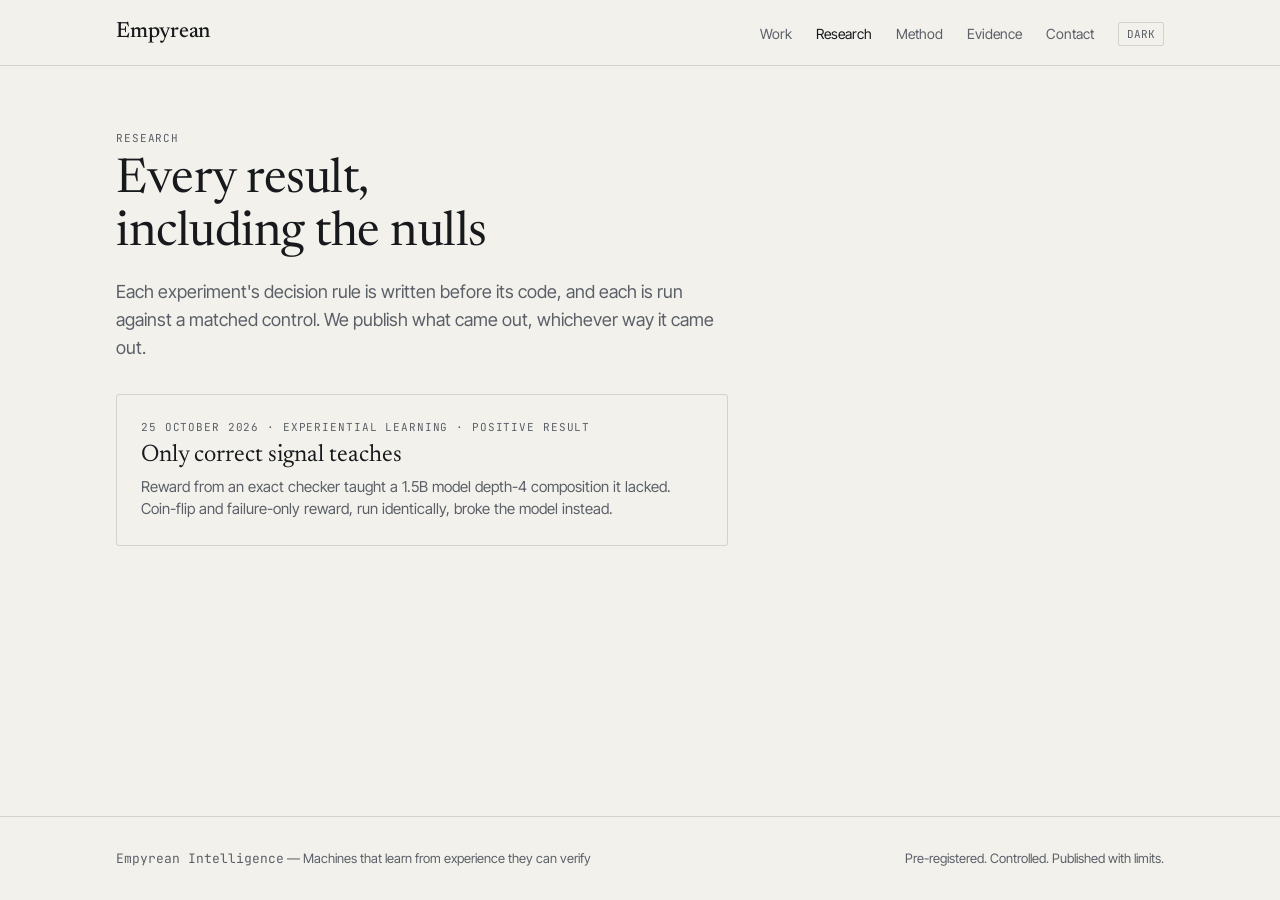
==== research/index.html @ 4a20311e "Five problems: orbit, mission, what-brings-what map, and the first research post Hero orbit carries " ====
<!DOCTYPE html>
<html lang="en">
<head>
  <meta charset="UTF-8">
  <meta name="viewport" content="width=device-width, initial-scale=1.0">
  <title>Research — Empyrean Intelligence</title>
  <meta name="description" content="Empyrean Intelligence research: every experiment pre-registered, run against matched controls, and published with its limits, including the null results.">
  <link rel="preconnect" href="https://fonts.googleapis.com">
  <link rel="preconnect" href="https://fonts.gstatic.com" crossorigin>
  <link href="https://fonts.googleapis.com/css2?family=Inter+Tight:ital,wght@0,400;0,500;0,600;1,400&family=JetBrains+Mono:wght@400;500;600&family=Newsreader:ital,opsz,wght@0,6..72,400;0,6..72,500;1,6..72,400&display=swap" rel="stylesheet">
  <link rel="stylesheet" href="../css/style.css?v=14">
</head>
<body>

  <header class="site-nav">
    <div class="container nav-inner">
      <a href="../index.html" class="nav-wordmark">Empyrean</a>
      <nav aria-label="Main Navigation">
        <ul class="nav-links">
          <li><a href="../index.html#work" class="nav-link">Work</a></li>
          <li><a href="index.html" class="nav-link active">Research</a></li>
          <li><a href="../method.html" class="nav-link">Method</a></li>
          <li><a href="../index.html#evidence" class="nav-link">Evidence</a></li>
          <li><a href="../index.html#contact" class="nav-link">Contact</a></li>
          <li><button type="button" class="theme-toggle" aria-label="Toggle theme">DARK</button></li>
        </ul>
      </nav>
    </div>
  </header>

  <main class="site-main">
    <div class="container">
      <div class="prose post-head">
        <span class="eyebrow">Research</span>
        <h1 class="post-title">Every result, including the nulls</h1>
        <p class="post-dek">
          Each experiment's decision rule is written before its code, and each is run against a matched control.
          We publish what came out, whichever way it came out.
        </p>
      </div>

      <ol class="post-list">
        <li>
          <a class="post-card" href="correct-signal-teaches.html">
            <span class="post-card-meta">25 October 2026 &middot; Experiential learning &middot; Positive result</span>
            <span class="post-card-title">Only correct signal teaches</span>
            <span class="post-card-dek">Reward from an exact checker taught a 1.5B model depth-4 composition it lacked.
              Coin-flip and failure-only reward, run identically, broke the model instead.</span>
          </a>
        </li>
      </ol>
    </div>
  </main>

  <footer class="site-footer">
    <div class="container footer-inner">
      <div><span class="mono">Empyrean Intelligence</span> &mdash; Machines that learn from experience they can verify</div>
      <div>Pre-registered. Controlled. Published with limits.</div>
    </div>
  </footer>

  <script src="../js/main.js"></script>
</body>
</html>
---- css/style.css ----
/* ==========================================================================
   Empyrean Intelligence - Machines that learn from experience they can verify
   Design System: Instrument Panel / Lab Notebook
   ========================================================================== */

:root {
  /* Fonts */
  --font-serif: "Newsreader", Georgia, serif;
  --font-sans: "Inter Tight", -apple-system, BlinkMacSystemFont, "Segoe UI", Roboto, sans-serif;
  --font-mono: "JetBrains Mono", ui-monospace, SFMono-Regular, Menlo, Monaco, Consolas, monospace;

  /* Spacing Scale (8px base) */
  --space-1: 8px;
  --space-2: 16px;
  --space-3: 24px;
  --space-4: 32px;
  --space-5: 40px;
  --space-6: 48px;
  --space-8: 64px;
  --space-10: 80px;

  /* Layout widths */
  --width-prose: 68ch;
  --width-site: 1080px;

  /* Light Theme (default) */
  --bg: #F3F1EC;           /* paper */
  --ink: #17191C;          /* ink */
  --muted: #5B6068;        /* muted ink */
  --rule: #D6D2C8;         /* rule */
  --signal: #0F6E6A;       /* teal signal */
  --signal-bg: rgba(15, 110, 106, 0.08);
  --warning: #B5541C;      /* broken / fails state */
  --warning-bg: rgba(181, 84, 28, 0.08);

  --surface: #ECE8E0;
  --surface-subtle: #FAF9F6;
  --terminal-bg: #1A1D20;
  --terminal-ink: #ECEAE4;
  --diff-del-bg: rgba(181, 84, 28, 0.12);
  --diff-del-text: #8C370B;
  --diff-add-bg: rgba(15, 110, 106, 0.12);
  --diff-add-text: #0B4F4C;
}

@media (prefers-color-scheme: dark) {
  :root {
    --bg: #101214;         /* ground */
    --ink: #E7E4DD;        /* ink */
    --muted: #9AA0A8;      /* muted */
    --rule: #2A2E33;       /* rule */
    --signal: #4FB3AC;     /* teal signal */
    --signal-bg: rgba(79, 179, 172, 0.1);
    --warning: #E07A45;    /* broken / fails state */
    --warning-bg: rgba(224, 122, 69, 0.1);

    --surface: #181B1F;
    --surface-subtle: #14171A;
    --terminal-bg: #0B0D0E;
    --terminal-ink: #E7E4DD;
    --diff-del-bg: rgba(224, 122, 69, 0.18);
    --diff-del-text: #FFA575;
    --diff-add-bg: rgba(79, 179, 172, 0.18);
    --diff-add-text: #7FE5DE;
  }
}

/* Explicit data-theme override if toggled */
[data-theme="light"] {
  --bg: #F3F1EC;
  --ink: #17191C;
  --muted: #5B6068;
  --rule: #D6D2C8;
  --signal: #0F6E6A;
  --signal-bg: rgba(15, 110, 106, 0.08);
  --warning: #B5541C;
  --warning-bg: rgba(181, 84, 28, 0.08);
  --surface: #ECE8E0;
  --surface-subtle: #FAF9F6;
  --terminal-bg: #1A1D20;
  --terminal-ink: #ECEAE4;
  --diff-del-bg: rgba(181, 84, 28, 0.12);
  --diff-del-text: #8C370B;
  --diff-add-bg: rgba(15, 110, 106, 0.12);
  --diff-add-text: #0B4F4C;
}

[data-theme="dark"] {
  --bg: #101214;
  --ink: #E7E4DD;
  --muted: #9AA0A8;
  --rule: #2A2E33;
  --signal: #4FB3AC;
  --signal-bg: rgba(79, 179, 172, 0.1);
  --warning: #E07A45;
  --warning-bg: rgba(224, 122, 69, 0.1);
  --surface: #181B1F;
  --surface-subtle: #14171A;
  --terminal-bg: #0B0D0E;
  --terminal-ink: #E7E4DD;
  --diff-del-bg: rgba(224, 122, 69, 0.18);
  --diff-del-text: #FFA575;
  --diff-add-bg: rgba(79, 179, 172, 0.18);
  --diff-add-text: #7FE5DE;
}

/* Base Styles */
*, *::before, *::after {
  box-sizing: border-box;
}

html {
  font-size: 16px;
  line-height: 1.5;
  -webkit-text-size-adjust: 100%;
  scroll-behavior: smooth;
}

body {
  margin: 0;
  padding: 0;
  background-color: var(--bg);
  color: var(--ink);
  font-family: var(--font-sans);
  font-weight: 400;
  min-height: 100vh;
  display: flex;
  flex-direction: column;
}

/* Typography */
h1, h2, h3, h4 {
  font-family: var(--font-serif);
  font-weight: 400;
  color: var(--ink);
  line-height: 1.25;
  margin: 0;
}

h1 {
  font-size: 2.25rem;
  letter-spacing: -0.01em;
}

@media (min-width: 640px) {
  h1 { font-size: 2.75rem; }
}

h2 {
  font-size: 1.625rem;
  margin-bottom: var(--space-2);
}

h3 {
  font-size: 1.25rem;
  margin-bottom: var(--space-1);
}

p {
  margin: 0 0 var(--space-2) 0;
}

p:last-child {
  margin-bottom: 0;
}

a {
  color: var(--signal);
  text-decoration: underline;
  text-underline-offset: 3px;
  text-decoration-thickness: 1px;
  transition: opacity 0.15s ease;
}

a:hover {
  opacity: 0.8;
}

a:focus-visible, button:focus-visible {
  outline: 2px solid var(--signal);
  outline-offset: 2px;
}

/* Small uppercase mono labels */
.eyebrow {
  font-family: var(--font-mono);
  font-size: 0.6875rem;
  text-transform: uppercase;
  letter-spacing: 0.08em;
  color: var(--muted);
  display: block;
  margin-bottom: var(--space-1);
}

.mono {
  font-family: var(--font-mono);
}

/* Layout Wrappers */
.container {
  width: 100%;
  max-width: var(--width-site);
  margin-left: auto;
  margin-right: auto;
  padding-left: var(--space-2);
  padding-right: var(--space-2);
}

.prose {
  max-width: var(--width-prose);
}

.site-main {
  flex: 1 0 auto;
  padding-bottom: var(--space-8);
}

/* Rules / Separators */
.section-rule {
  border: 0;
  border-top: 1px solid var(--rule);
  margin: var(--space-6) 0;
}

/* Navigation */
.site-nav {
  position: sticky;
  top: 0;
  z-index: 50;
  background-color: var(--bg);
  border-bottom: 1px solid var(--rule);
  padding-top: var(--space-2);
  padding-bottom: var(--space-2);
}

.nav-inner {
  display: flex;
  align-items: center;
  justify-content: space-between;
}

.nav-wordmark {
  font-family: var(--font-serif);
  font-size: 1.375rem;
  font-weight: 500;
  letter-spacing: -0.01em;
  color: var(--ink);
  text-decoration: none;
  display: flex;
  align-items: baseline;
  gap: var(--space-1);
}

.nav-wordmark .location-tag {
  font-family: var(--font-mono);
  font-size: 0.6875rem;
  color: var(--muted);
  text-transform: uppercase;
  letter-spacing: 0.06em;
}

.nav-links {
  display: flex;
  align-items: center;
  gap: var(--space-3);
  list-style: none;
  margin: 0;
  padding: 0;
}

.nav-link {
  font-family: var(--font-sans);
  font-size: 0.875rem;
  color: var(--muted);
  text-decoration: none;
  transition: color 0.15s ease;
}

.nav-link:hover,
.nav-link.active {
  color: var(--ink);
}

.theme-toggle {
  background: transparent;
  border: 1px solid var(--rule);
  color: var(--muted);
  font-family: var(--font-mono);
  font-size: 0.6875rem;
  padding: 4px 8px;
  cursor: pointer;
  border-radius: 2px;
  text-transform: uppercase;
}

.theme-toggle:hover {
  color: var(--ink);
  border-color: var(--muted);
}

/* Hero Section */
.hero {
  padding-top: var(--space-6);
  padding-bottom: var(--space-4);
}

.hero-mission {
  font-family: var(--font-serif);
  font-size: 1.75rem;
  line-height: 1.3;
  margin-bottom: var(--space-2);
  color: var(--ink);
}

@media (min-width: 640px) {
  .hero-mission {
    font-size: 2.25rem;
  }
}

.hero-position {
  font-size: 1.0625rem;
  color: var(--muted);
  line-height: 1.55;
  margin-bottom: var(--space-4);
}

/* Hero: the orbit. Deliberately one world (deep space) in both themes, so every color is explicit. */
.hero-space {
  position: relative;
  min-height: calc(100vh - 64px);
  min-height: calc(100svh - 64px);
  overflow: hidden;
  background: #07090C;
  color: #E9E6DF;
}

.orbit-canvas {
  position: absolute;
  inset: 0;
  width: 100%;
  height: 100%;
  display: block;
}

/* soft vignette: the edges fall away into space, nothing sits on top of the system */
.hero-space::after {
  content: "";
  position: absolute;
  inset: 0;
  pointer-events: none;
  background: radial-gradient(ellipse at 50% 50%, rgba(7, 9, 12, 0) 55%, rgba(7, 9, 12, 0.75) 100%);
}

/* the legend sits on the bottom edge of the orbit, on the dark ground, so its colors are explicit */
.orbit-legend.orbit-legend-hero {
  position: absolute;
  z-index: 1;
  left: 0;
  right: 0;
  bottom: var(--space-3);
  justify-content: center;
  padding: 0 var(--space-2);
}

.orbit-legend.orbit-legend-hero a {
  color: #E9E6DF;
}

.orbit-legend.orbit-legend-hero a:focus-visible {
  outline-color: #4FB3AC;
}

.orbit-legend.orbit-legend-hero em {
  color: #8F949B;
}

/* Mission: the statement, on the page's own ground, directly under the orbit */
.mission {
  padding-top: var(--space-10);
  padding-bottom: var(--space-6);
}

.mission .hero-mission {
  font-size: 1.75rem;
  line-height: 1.2;
  text-wrap: balance;
}

.mission-note {
  color: var(--muted);
  font-size: 0.9375rem;
  line-height: 1.55;
  margin-bottom: var(--space-3);
}

.mission-cta a {
  font-family: var(--font-serif);
  font-size: 1.25rem;
  font-style: italic;
  color: var(--signal);
  text-decoration: none;
}

.mission-cta a:hover,
.mission-cta a:focus-visible {
  text-decoration: underline;
  text-underline-offset: 4px;
}

/* Research posts */
.post-head {
  padding-top: var(--space-8);
  padding-bottom: var(--space-4);
}

.post-title {
  font-family: var(--font-serif);
  font-size: 2.25rem;
  line-height: 1.12;
  text-wrap: balance;
  margin: var(--space-1) 0 var(--space-2);
}

@media (min-width: 640px) {
  .post-title {
    font-size: 3rem;
  }
}

.post-dek {
  font-size: 1.125rem;
  line-height: 1.55;
  color: var(--muted);
}

.post h2 {
  margin-top: var(--space-6);
}

.post-summary {
  background: var(--surface);
  border: 1px solid var(--rule);
  border-radius: 3px;
  padding: var(--space-3);
  margin-bottom: var(--space-4);
}

.post-summary h2 {
  margin-top: 0;
  font-size: 0.75rem;
  font-family: var(--font-mono);
  letter-spacing: 0.14em;
  text-transform: uppercase;
  color: var(--muted);
}

.post-summary ul {
  display: flex;
  flex-direction: column;
  gap: var(--space-1);
  padding-left: 1.1rem;
  margin: 0;
}

.table-wrap {
  overflow-x: auto;
  margin: var(--space-3) 0;
}

.post-table {
  width: 100%;
  border-collapse: collapse;
  font-size: 0.875rem;
}

.post-table th,
.post-table td {
  text-align: left;
  padding: 10px 12px;
  border-bottom: 1px solid var(--rule);
  vertical-align: top;
}

.post-table th {
  font-family: var(--font-mono);
  font-size: 0.6875rem;
  font-weight: 500;
  letter-spacing: 0.08em;
  text-transform: uppercase;
  color: var(--muted);
}

.post-table-num td {
  font-variant-numeric: tabular-nums;
  white-space: nowrap;
}

.post-note {
  font-size: 0.8125rem;
  color: var(--muted);
}

.post-figure {
  margin: var(--space-4) 0;
}

.post-figure figcaption {
  font-size: 0.8125rem;
  color: var(--muted);
  margin-bottom: var(--space-2);
}

.bars {
  display: flex;
  flex-direction: column;
  gap: 10px;
}

.bar-row {
  display: grid;
  grid-template-columns: 7.5rem 1fr 3rem;
  align-items: center;
  gap: var(--space-2);
  font-size: 0.875rem;
}

.bar-track {
  height: 14px;
  background: var(--surface);
  border-radius: 2px;
  overflow: hidden;
}

.bar {
  display: block;
  height: 100%;
  background: var(--muted);
}

.bar-signal { background: var(--signal); }
.bar-warning { background: var(--warning); }

.bar-value {
  font-family: var(--font-mono);
  font-variant-numeric: tabular-nums;
  text-align: right;
}

.post-details {
  font-size: 0.875rem;
  color: var(--muted);
}

.post-back {
  margin-top: var(--space-6);
  padding-bottom: var(--space-6);
}

.post-list {
  list-style: none;
  padding: 0;
  margin: 0 0 var(--space-8);
  max-width: var(--width-prose);
  display: flex;
  flex-direction: column;
  gap: var(--space-2);
}

.post-card {
  display: flex;
  flex-direction: column;
  gap: 6px;
  padding: var(--space-3);
  border: 1px solid var(--rule);
  border-radius: 3px;
  color: var(--ink);
  text-decoration: none;
}

.post-card:hover,
.post-card:focus-visible {
  border-color: var(--signal);
}

.post-card-meta {
  font-family: var(--font-mono);
  font-size: 0.6875rem;
  letter-spacing: 0.08em;
  text-transform: uppercase;
  color: var(--muted);
}

.post-card-title {
  font-family: var(--font-serif);
  font-size: 1.5rem;
  line-height: 1.2;
}

.post-card-dek {
  font-size: 0.9375rem;
  color: var(--muted);
}

/* What brings what: an inline diagram drawn from the page tokens, so it follows the theme */
.fit-map {
  margin: var(--space-4) 0 0;
}

.fit-map-svg {
  display: block;
  width: 100%;
  max-width: 760px;
  height: auto;
}

.fit-node rect {
  fill: var(--surface-subtle);
  stroke: var(--rule);
  stroke-width: 1;
}

.fit-node-goal rect {
  fill: var(--ink);
  stroke: var(--ink);
}

.fit-name {
  font-family: var(--font-sans);
  font-size: 15px;
  font-weight: 600;
  fill: var(--ink);
}

.fit-node-goal .fit-name {
  fill: var(--bg);
  font-family: var(--font-mono);
  font-size: 14px;
  letter-spacing: 0.16em;
  text-transform: uppercase;
}

.fit-brings {
  font-family: var(--font-serif);
  font-size: 14px;
  font-style: italic;
  fill: var(--muted);
}

.fit-node-goal .fit-brings {
  fill: var(--bg);
  opacity: 0.75;
}

.fit-edge {
  fill: none;
  stroke: var(--muted);
  stroke-width: 1.4;
}

.fit-edge-gate {
  stroke: var(--signal);
  stroke-dasharray: 4 5;
}

.fit-arrowhead {
  fill: var(--muted);
}

.fit-edge-label {
  font-family: var(--font-mono);
  font-size: 11px;
  letter-spacing: 0.08em;
  fill: var(--signal);
}

.fit-dot-verify { fill: #4FB3AC; }
.fit-dot-sample { fill: #7AB0EC; }
.fit-dot-continual { fill: #E3B866; }
.fit-dot-experience { fill: #B2AAF6; }
.fit-dot-rsi { fill: #E88E9C; }

/* phones: the diagram's text would be too small to read, so the same content is shown as a list */
.fit-map-list {
  display: none;
  max-width: var(--width-prose);
  padding-left: 1.25rem;
  font-size: 0.9375rem;
  line-height: 1.55;
}

.fit-map-list li + li {
  margin-top: var(--space-1);
}

@media (max-width: 639px) {
  .fit-map-svg {
    display: none;
  }

  .fit-map-list {
    display: block;
  }
}

.orbit-legend {
  list-style: none;
  margin: 0;
  padding: 0;
  display: flex;
  flex-wrap: wrap;
  gap: var(--space-1) var(--space-3);
  font-family: var(--font-mono);
  font-size: 0.75rem;
  letter-spacing: 0.04em;
}

.orbit-legend a {
  display: inline-flex;
  align-items: center;
  gap: var(--space-1);
  color: var(--ink);
  text-decoration: none;
}

.orbit-legend a:hover,
.orbit-legend a:focus-visible {
  text-decoration: underline;
  text-underline-offset: 3px;
}

.orbit-legend a:focus-visible {
  outline: 1px solid var(--signal);
  outline-offset: 3px;
}

.orbit-legend em {
  font-style: normal;
  color: var(--muted);
}

.orbit-dot {
  width: 8px;
  height: 8px;
  border-radius: 50%;
  flex: none;
}

.orbit-dot-verify { background: #4FB3AC; box-shadow: 0 0 8px #4FB3AC; }
.orbit-dot-continual { background: #E3B866; box-shadow: 0 0 8px #E3B866; }
.orbit-dot-experience { background: #B2AAF6; box-shadow: 0 0 8px #B2AAF6; }
.orbit-dot-sample { background: #7AB0EC; box-shadow: 0 0 8px #7AB0EC; }
.orbit-dot-rsi { background: #E88E9C; box-shadow: 0 0 8px #E88E9C; }

.orbit-tip {
  position: absolute;
  z-index: 2;
  max-width: 240px;
  padding: 8px 10px;
  pointer-events: none;
  background: rgba(14, 17, 22, 0.92);
  border: 1px solid rgba(233, 230, 223, 0.18);
  border-radius: 3px;
  font-family: var(--font-mono);
  font-size: 0.6875rem;
  line-height: 1.45;
  color: #C4C1BA;
}

.orbit-tip strong {
  display: block;
  color: #F4F1EA;
  font-weight: 500;
  letter-spacing: 0.04em;
}

@media (min-width: 640px) {
  .mission .hero-mission {
    font-size: 2.25rem;
  }
}

@media (min-width: 900px) {
  .mission .hero-mission {
    font-size: 2.625rem;
  }
}

.hero-commands {
  display: flex;
  flex-direction: column;
  gap: var(--space-2);
  margin-top: var(--space-4);
}

/* Terminal / Command Block */
.terminal-block {
  background-color: var(--terminal-bg);
  color: var(--terminal-ink);
  border: 1px solid var(--rule);
  border-radius: 3px;
  padding: var(--space-2) var(--space-2);
  font-family: var(--font-mono);
  font-size: 0.8125rem;
  display: flex;
  align-items: center;
  justify-content: space-between;
  overflow-x: auto;
  gap: var(--space-2);
}

.terminal-content {
  display: flex;
  align-items: center;
  gap: 8px;
  white-space: nowrap;
  min-width: 0;
  overflow-x: auto;
}

/* Narrow screens: keep the nav and the orbit inside the viewport */
@media (max-width: 559px) {
  .nav-links {
    gap: var(--space-2);
    font-size: 0.875rem;
  }

  .nav-wordmark {
    font-size: 1.125rem;
  }

  .nav-links li:nth-child(4),
  .nav-links li:nth-child(5) {
    display: none; /* Evidence and Contact: both are sections of this page, one scroll away */
  }
}

.prompt-symbol {
  color: var(--signal);
  user-select: none;
  font-weight: 600;
}

.copy-btn {
  background: transparent;
  border: 1px solid rgba(255, 255, 255, 0.2);
  color: var(--terminal-ink);
  font-family: var(--font-mono);
  font-size: 0.6875rem;
  padding: 3px 8px;
  cursor: pointer;
  border-radius: 2px;
  text-transform: uppercase;
  flex-shrink: 0;
  transition: all 0.15s ease;
}

.copy-btn:hover {
  background: rgba(255, 255, 255, 0.1);
}

.copy-btn.copied {
  border-color: var(--signal);
  color: var(--signal);
}

/* Measurement Cards Grid */
.cards-grid {
  display: grid;
  grid-template-columns: 1fr;
  gap: var(--space-3);
  margin-top: var(--space-3);
}

@media (min-width: 768px) {
  .cards-grid {
    grid-template-columns: repeat(2, 1fr);
  }
}

@media (min-width: 1024px) {
  .cards-grid.cards-grid-3 {
    grid-template-columns: repeat(3, 1fr);
  }
}

.measurement-card {
  background-color: var(--surface);
  border: 1px solid var(--rule);
  border-radius: 3px;
  padding: var(--space-3);
  display: flex;
  flex-direction: column;
  justify-content: space-between;
}

.card-target-name {
  font-family: var(--font-mono);
  font-size: 0.875rem;
  font-weight: 600;
  color: var(--ink);
  margin-bottom: var(--space-1);
}

.card-value {
  font-family: var(--font-mono);
  font-size: 2rem;
  font-weight: 600;
  line-height: 1.1;
  color: var(--warning);
  margin-bottom: 2px;
}

.card-fraction {
  font-family: var(--font-mono);
  font-size: 0.75rem;
  color: var(--muted);
  margin-bottom: var(--space-2);
}

/* Interval Bar Graphic */
.interval-widget {
  margin: var(--space-2) 0;
}

.interval-scale-labels {
  display: flex;
  justify-content: space-between;
  font-family: var(--font-mono);
  font-size: 0.625rem;
  color: var(--muted);
  margin-bottom: 3px;
}

.interval-track {
  position: relative;
  height: 6px;
  background-color: var(--rule);
  border-radius: 3px;
  width: 100%;
}

.interval-span {
  position: absolute;
  top: 0;
  height: 100%;
  background-color: var(--warning);
  opacity: 0.45;
  border-radius: 2px;
}

.interval-point {
  position: absolute;
  top: -3px;
  width: 4px;
  height: 12px;
  background-color: var(--warning);
  border-radius: 1px;
  transform: translateX(-50%);
}

.card-interval-text {
  font-family: var(--font-mono);
  font-size: 0.6875rem;
  color: var(--muted);
  margin-top: 3px;
}

.card-limits {
  font-size: 0.75rem;
  color: var(--muted);
  line-height: 1.4;
  margin-top: var(--space-2);
  border-top: 1px dashed var(--rule);
  padding-top: var(--space-1);
}

/* Scoreboard Table */
.table-container {
  width: 100%;
  overflow-x: auto;
  border: 1px solid var(--rule);
  border-radius: 3px;
  background-color: var(--surface);
  margin: var(--space-3) 0;
}

.scoreboard-table {
  width: 100%;
  border-collapse: collapse;
  text-align: left;
  font-size: 0.8125rem;
}

.scoreboard-table th,
.scoreboard-table td {
  padding: 10px 14px;
  border-bottom: 1px solid var(--rule);
  white-space: nowrap;
}

.scoreboard-table th {
  font-family: var(--font-mono);
  font-size: 0.6875rem;
  text-transform: uppercase;
  letter-spacing: 0.06em;
  color: var(--muted);
  background-color: var(--surface-subtle);
  border-bottom: 1px solid var(--rule);
}

.scoreboard-table tr:last-child td {
  border-bottom: 0;
}

.scoreboard-table td.num {
  font-family: var(--font-mono);
  font-weight: 500;
}

.scoreboard-table td.flagged-pct {
  color: var(--warning);
  font-weight: 600;
}

/* Diff Block */
.diff-block {
  background-color: var(--terminal-bg);
  color: var(--terminal-ink);
  border: 1px solid var(--rule);
  border-radius: 3px;
  padding: var(--space-2);
  font-family: var(--font-mono);
  font-size: 0.8125rem;
  line-height: 1.5;
  overflow-x: auto;
  margin: var(--space-2) 0;
}

.diff-del {
  background-color: var(--diff-del-bg);
  color: var(--diff-del-text);
  display: block;
  margin: 0 -16px;
  padding: 0 16px;
}

.diff-add {
  background-color: var(--diff-add-bg);
  color: var(--diff-add-text);
  display: block;
  margin: 0 -16px;
  padding: 0 16px;
}

.diff-info {
  color: var(--muted);
}

/* Real tool output monospace block */
.tool-output {
  background-color: var(--terminal-bg);
  color: var(--terminal-ink);
  border: 1px solid var(--rule);
  border-radius: 3px;
  padding: var(--space-3);
  font-family: var(--font-mono);
  font-size: 0.8125rem;
  line-height: 1.55;
  overflow-x: auto;
  white-space: pre;
  margin: var(--space-2) 0;
}

/* 12-Item Requirements Checklist Graphic */
.checklist-grid {
  display: grid;
  grid-template-columns: 1fr;
  gap: var(--space-1);
  margin: var(--space-3) 0;
}

@media (min-width: 640px) {
  .checklist-grid {
    grid-template-columns: repeat(2, 1fr);
  }
}

.checklist-item {
  display: flex;
  align-items: center;
  gap: var(--space-2);
  padding: 8px 12px;
  background-color: var(--surface);
  border: 1px solid var(--rule);
  border-radius: 3px;
  font-family: var(--font-mono);
  font-size: 0.75rem;
}

.status-badge {
  display: inline-block;
  padding: 2px 6px;
  border-radius: 2px;
  font-size: 0.625rem;
  font-weight: 600;
  text-transform: uppercase;
  letter-spacing: 0.04em;
  flex-shrink: 0;
}

.status-yes {
  background-color: var(--signal-bg);
  color: var(--signal);
  border: 1px solid var(--signal);
}

.status-no {
  background-color: var(--warning-bg);
  color: var(--warning);
  border: 1px solid var(--warning);
}

.status-unknown {
  background-color: var(--surface-subtle);
  color: var(--muted);
  border: 1px solid var(--rule);
}

/* Five Problems Grid */
.problems-list {
  display: flex;
  flex-direction: column;
  gap: var(--space-2);
  margin-top: var(--space-3);
}

.problem-row {
  display: flex;
  flex-direction: column;
  padding: var(--space-2);
  border: 1px solid var(--rule);
  background-color: var(--surface);
  border-radius: 3px;
  gap: 4px;
}

@media (min-width: 640px) {
  .problem-row {
    flex-direction: row;
    align-items: baseline;
    justify-content: space-between;
  }
}

.problem-name {
  font-family: var(--font-mono);
  font-size: 0.875rem;
  font-weight: 600;
  color: var(--ink);
}

.problem-status-shipped {
  font-family: var(--font-mono);
  font-size: 0.6875rem;
  color: var(--signal);
  text-transform: uppercase;
  letter-spacing: 0.06em;
}

.problem-status-research {
  font-family: var(--font-mono);
  font-size: 0.6875rem;
  color: var(--muted);
  text-transform: uppercase;
  letter-spacing: 0.06em;
}

/* Release Cadence Block */
.cadence-timeline {
  display: flex;
  flex-direction: column;
  gap: var(--space-2);
  margin-top: var(--space-3);
}

.timeline-slot {
  display: flex;
  align-items: baseline;
  justify-content: space-between;
  padding: 10px 14px;
  border: 1px solid var(--rule);
  border-radius: 3px;
  background-color: var(--surface);
  font-family: var(--font-mono);
  font-size: 0.8125rem;
}

.timeline-slot.shipped {
  border-color: var(--signal);
}

.timeline-slot.upcoming {
  border-style: dashed;
  color: var(--muted);
}

/* Steps (Numbered sequence for how it works) */
.steps-list {
  list-style: none;
  padding: 0;
  margin: var(--space-3) 0;
  counter-reset: step-counter;
}

.step-item {
  counter-increment: step-counter;
  position: relative;
  padding-left: var(--space-5);
  margin-bottom: var(--space-3);
  font-size: 0.9375rem;
  line-height: 1.5;
}

.step-item::before {
  content: counter(step-counter);
  position: absolute;
  left: 0;
  top: 0;
  width: 24px;
  height: 24px;
  border: 1px solid var(--rule);
  border-radius: 2px;
  font-family: var(--font-mono);
  font-size: 0.75rem;
  display: flex;
  align-items: center;
  justify-content: center;
  color: var(--signal);
  background-color: var(--surface);
}

/* Callout Box for Limits */
.limits-callout {
  border-left: 2px solid var(--warning);
  padding: var(--space-2) var(--space-3);
  background-color: var(--warning-bg);
  margin: var(--space-3) 0;
  font-size: 0.875rem;
}

.limits-title {
  font-family: var(--font-mono);
  font-size: 0.6875rem;
  text-transform: uppercase;
  letter-spacing: 0.06em;
  color: var(--warning);
  margin-bottom: var(--space-1);
  font-weight: 600;
}

/* Placeholder styling */
.placeholder {
  color: var(--muted);
  font-family: var(--font-mono);
  font-size: 0.8125rem;
}

/* Footer */
.site-footer {
  border-top: 1px solid var(--rule);
  padding: var(--space-4) 0;
  font-size: 0.8125rem;
  color: var(--muted);
}

.footer-inner {
  display: flex;
  flex-direction: column;
  gap: var(--space-2);
}

@media (min-width: 640px) {
  .footer-inner {
    flex-direction: row;
    justify-content: space-between;
    align-items: baseline;
  }
}
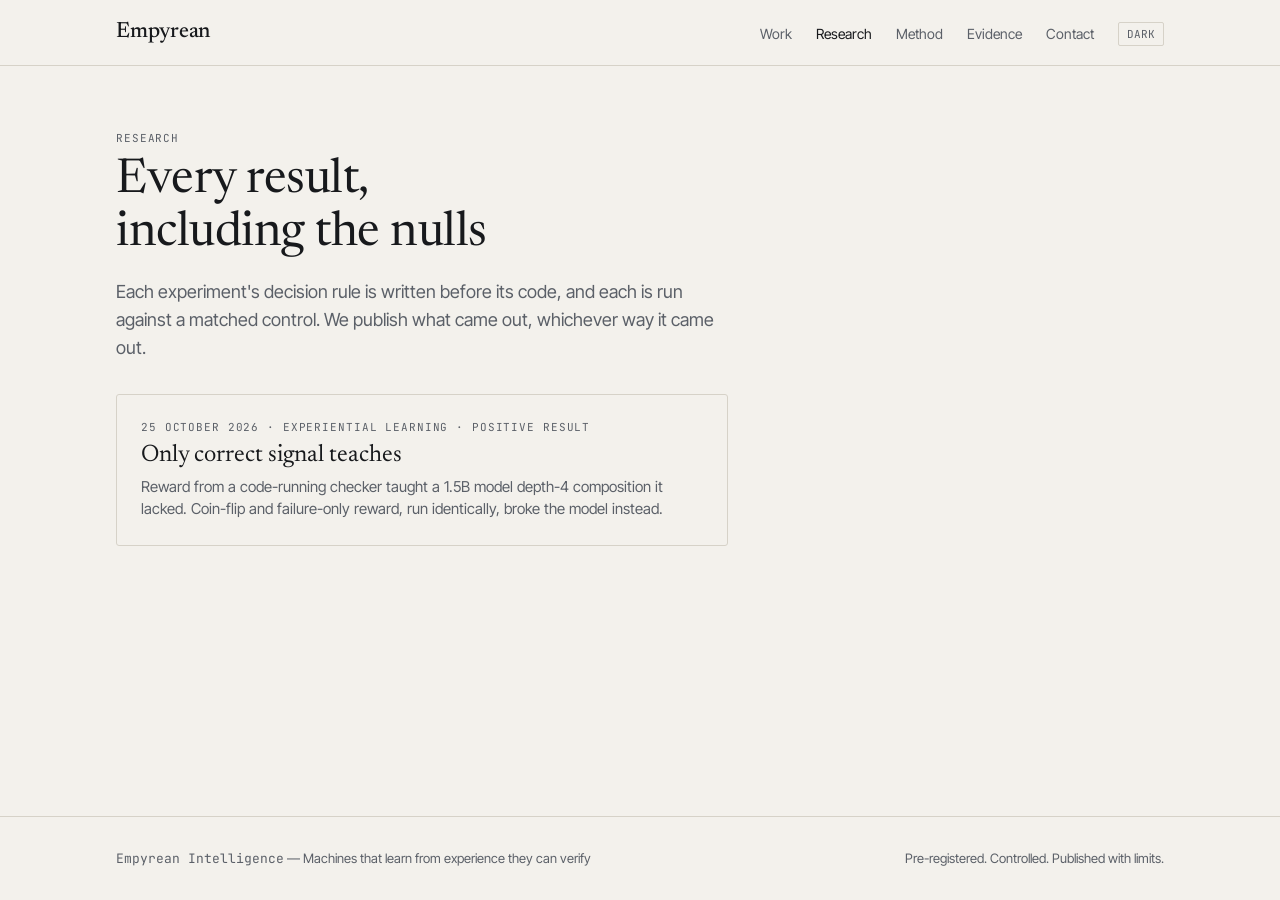
==== commit 19544fb2: "Correct the checker claim in 'Only correct signal teaches' The run used the original composition gen" ====
--- a/research/index.html
+++ b/research/index.html
@@ -8,7 +8,7 @@
   <link rel="preconnect" href="https://fonts.googleapis.com">
   <link rel="preconnect" href="https://fonts.gstatic.com" crossorigin>
   <link href="https://fonts.googleapis.com/css2?family=Inter+Tight:ital,wght@0,400;0,500;0,600;1,400&family=JetBrains+Mono:wght@400;500;600&family=Newsreader:ital,opsz,wght@0,6..72,400;0,6..72,500;1,6..72,400&display=swap" rel="stylesheet">
-  <link rel="stylesheet" href="../css/style.css?v=14">
+  <link rel="stylesheet" href="../css/style.css?v=15">
 </head>
 <body>
 
@@ -44,7 +44,7 @@
           <a class="post-card" href="correct-signal-teaches.html">
             <span class="post-card-meta">25 October 2026 &middot; Experiential learning &middot; Positive result</span>
             <span class="post-card-title">Only correct signal teaches</span>
-            <span class="post-card-dek">Reward from an exact checker taught a 1.5B model depth-4 composition it lacked.
+            <span class="post-card-dek">Reward from a code-running checker taught a 1.5B model depth-4 composition it lacked.
               Coin-flip and failure-only reward, run identically, broke the model instead.</span>
           </a>
         </li>
--- a/css/style.css
+++ b/css/style.css
@@ -501,6 +501,13 @@
   color: var(--muted);
 }
 
+.post-correction {
+  font-size: 0.875rem;
+  border-left: 3px solid var(--warning);
+  background: var(--warning-bg);
+  padding: var(--space-2) var(--space-3);
+}
+
 .post-figure {
   margin: var(--space-4) 0;
 }
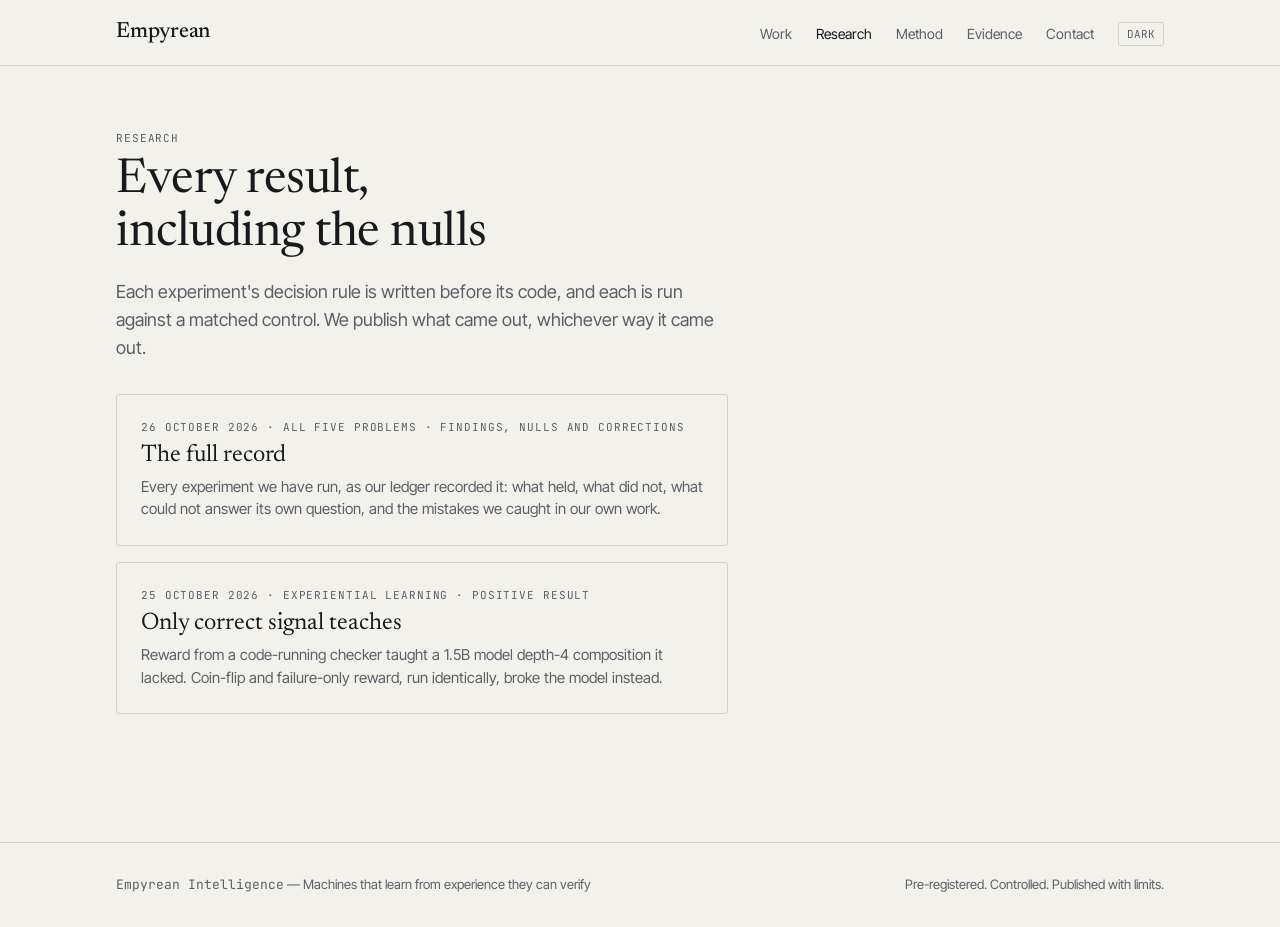
==== commit 656cc057: "The full record: every experiment, nulls and corrections; try-it block under the mission" ====
--- a/research/index.html
+++ b/research/index.html
@@ -8,7 +8,7 @@
   <link rel="preconnect" href="https://fonts.googleapis.com">
   <link rel="preconnect" href="https://fonts.gstatic.com" crossorigin>
   <link href="https://fonts.googleapis.com/css2?family=Inter+Tight:ital,wght@0,400;0,500;0,600;1,400&family=JetBrains+Mono:wght@400;500;600&family=Newsreader:ital,opsz,wght@0,6..72,400;0,6..72,500;1,6..72,400&display=swap" rel="stylesheet">
-  <link rel="stylesheet" href="../css/style.css?v=15">
+  <link rel="stylesheet" href="../css/style.css?v=16">
 </head>
 <body>
 
@@ -41,6 +41,14 @@
 
       <ol class="post-list">
         <li>
+          <a class="post-card" href="record.html">
+            <span class="post-card-meta">26 October 2026 &middot; All five problems &middot; Findings, nulls and corrections</span>
+            <span class="post-card-title">The full record</span>
+            <span class="post-card-dek">Every experiment we have run, as our ledger recorded it: what held, what did not, what
+              could not answer its own question, and the mistakes we caught in our own work.</span>
+          </a>
+        </li>
+        <li>
           <a class="post-card" href="correct-signal-teaches.html">
             <span class="post-card-meta">25 October 2026 &middot; Experiential learning &middot; Positive result</span>
             <span class="post-card-title">Only correct signal teaches</span>
--- a/css/style.css
+++ b/css/style.css
@@ -408,6 +408,40 @@
   text-underline-offset: 4px;
 }
 
+/* Try-it block under the mission */
+.try-it {
+  margin-top: var(--space-6);
+  display: grid;
+  gap: var(--space-2);
+}
+
+.try-it-lede {
+  color: var(--muted);
+  font-size: 0.9375rem;
+  line-height: 1.55;
+  margin: 0;
+}
+
+.terminal-output {
+  background-color: var(--terminal-bg);
+  color: var(--terminal-ink);
+  border: 1px solid var(--rule);
+  border-radius: 3px;
+  padding: var(--space-2);
+  font-family: var(--font-mono);
+  font-size: 0.75rem;
+  line-height: 1.6;
+  margin: 0;
+  overflow-x: auto;
+  white-space: pre;
+  font-variant-ligatures: none;
+}
+
+.try-it-links {
+  font-size: 0.875rem;
+  margin: 0;
+}
+
 /* Research posts */
 .post-head {
   padding-top: var(--space-8);
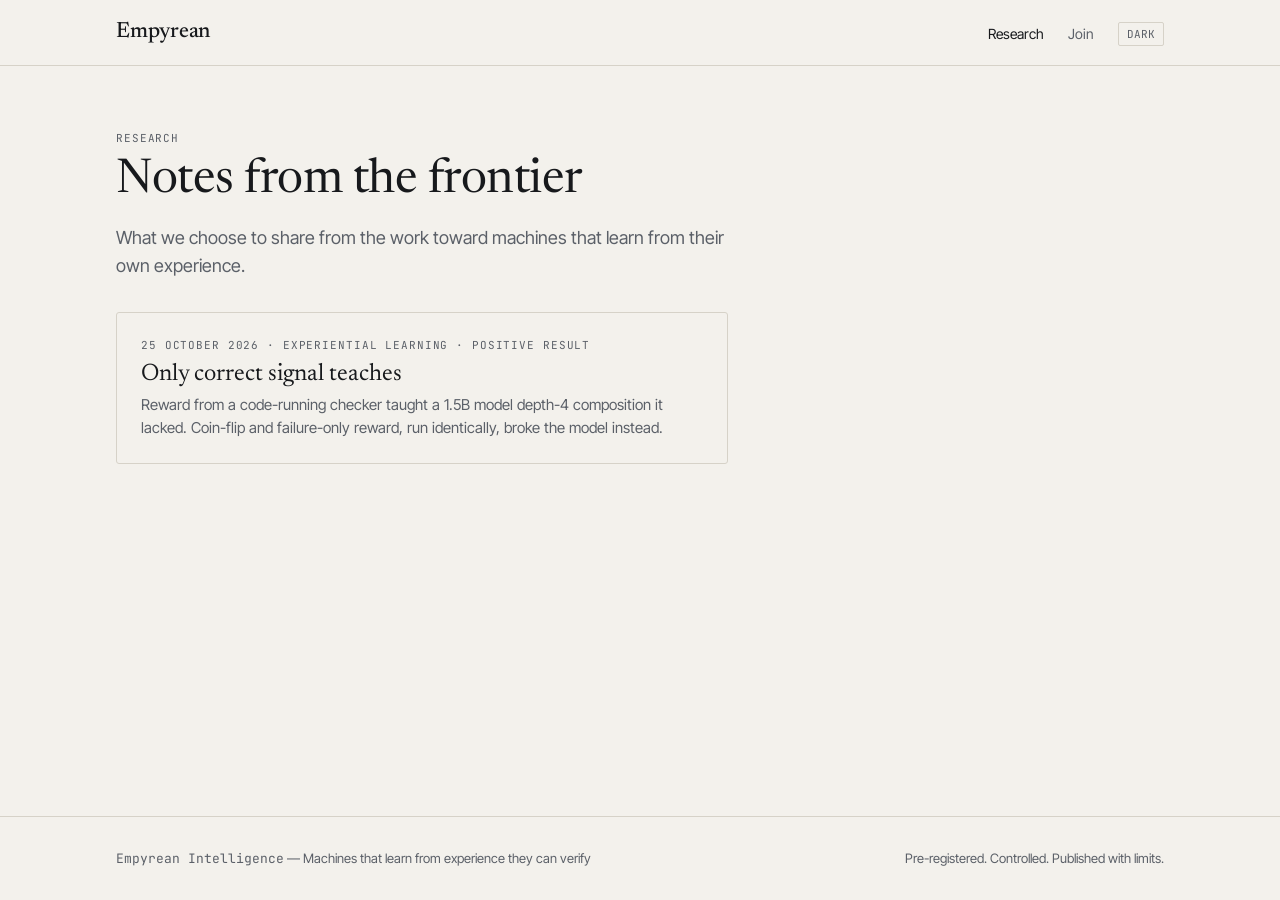
==== commit 20e4c970: "Overhaul: the last frontier humanity will build; fewer words, no methods" ====
--- a/research/index.html
+++ b/research/index.html
@@ -4,11 +4,11 @@
   <meta charset="UTF-8">
   <meta name="viewport" content="width=device-width, initial-scale=1.0">
   <title>Research — Empyrean Intelligence</title>
-  <meta name="description" content="Empyrean Intelligence research: every experiment pre-registered, run against matched controls, and published with its limits, including the null results.">
+  <meta name="description" content="Notes from Empyrean Intelligence on the road to superintelligence.">
   <link rel="preconnect" href="https://fonts.googleapis.com">
   <link rel="preconnect" href="https://fonts.gstatic.com" crossorigin>
   <link href="https://fonts.googleapis.com/css2?family=Inter+Tight:ital,wght@0,400;0,500;0,600;1,400&family=JetBrains+Mono:wght@400;500;600&family=Newsreader:ital,opsz,wght@0,6..72,400;0,6..72,500;1,6..72,400&display=swap" rel="stylesheet">
-  <link rel="stylesheet" href="../css/style.css?v=16">
+  <link rel="stylesheet" href="../css/style.css?v=17">
 </head>
 <body>
 
@@ -17,11 +17,8 @@
       <a href="../index.html" class="nav-wordmark">Empyrean</a>
       <nav aria-label="Main Navigation">
         <ul class="nav-links">
-          <li><a href="../index.html#work" class="nav-link">Work</a></li>
-          <li><a href="index.html" class="nav-link active">Research</a></li>
-          <li><a href="../method.html" class="nav-link">Method</a></li>
-          <li><a href="../index.html#evidence" class="nav-link">Evidence</a></li>
-          <li><a href="../index.html#contact" class="nav-link">Contact</a></li>
+          <li><a href="../research/index.html" class="nav-link active">Research</a></li>
+          <li><a href="../index.html#join" class="nav-link">Join</a></li>
           <li><button type="button" class="theme-toggle" aria-label="Toggle theme">DARK</button></li>
         </ul>
       </nav>
@@ -32,22 +29,13 @@
     <div class="container">
       <div class="prose post-head">
         <span class="eyebrow">Research</span>
-        <h1 class="post-title">Every result, including the nulls</h1>
+        <h1 class="post-title">Notes from the frontier</h1>
         <p class="post-dek">
-          Each experiment's decision rule is written before its code, and each is run against a matched control.
-          We publish what came out, whichever way it came out.
+          What we choose to share from the work toward machines that learn from their own experience.
         </p>
       </div>
 
       <ol class="post-list">
-        <li>
-          <a class="post-card" href="record.html">
-            <span class="post-card-meta">26 October 2026 &middot; All five problems &middot; Findings, nulls and corrections</span>
-            <span class="post-card-title">The full record</span>
-            <span class="post-card-dek">Every experiment we have run, as our ledger recorded it: what held, what did not, what
-              could not answer its own question, and the mistakes we caught in our own work.</span>
-          </a>
-        </li>
         <li>
           <a class="post-card" href="correct-signal-teaches.html">
             <span class="post-card-meta">25 October 2026 &middot; Experiential learning &middot; Positive result</span>
--- a/css/style.css
+++ b/css/style.css
@@ -1321,6 +1321,28 @@
   gap: var(--space-2);
 }
 
+.footer-links a {
+  color: var(--muted);
+  text-decoration: none;
+}
+
+.footer-links a:hover,
+.footer-links a:focus-visible {
+  color: var(--ink, currentColor);
+  text-decoration: underline;
+  text-underline-offset: 3px;
+}
+
+/* Join section: generous space, one statement */
+.join {
+  padding-top: var(--space-8);
+  padding-bottom: var(--space-10);
+}
+
+.join h2 {
+  text-wrap: balance;
+}
+
 @media (min-width: 640px) {
   .footer-inner {
     flex-direction: row;
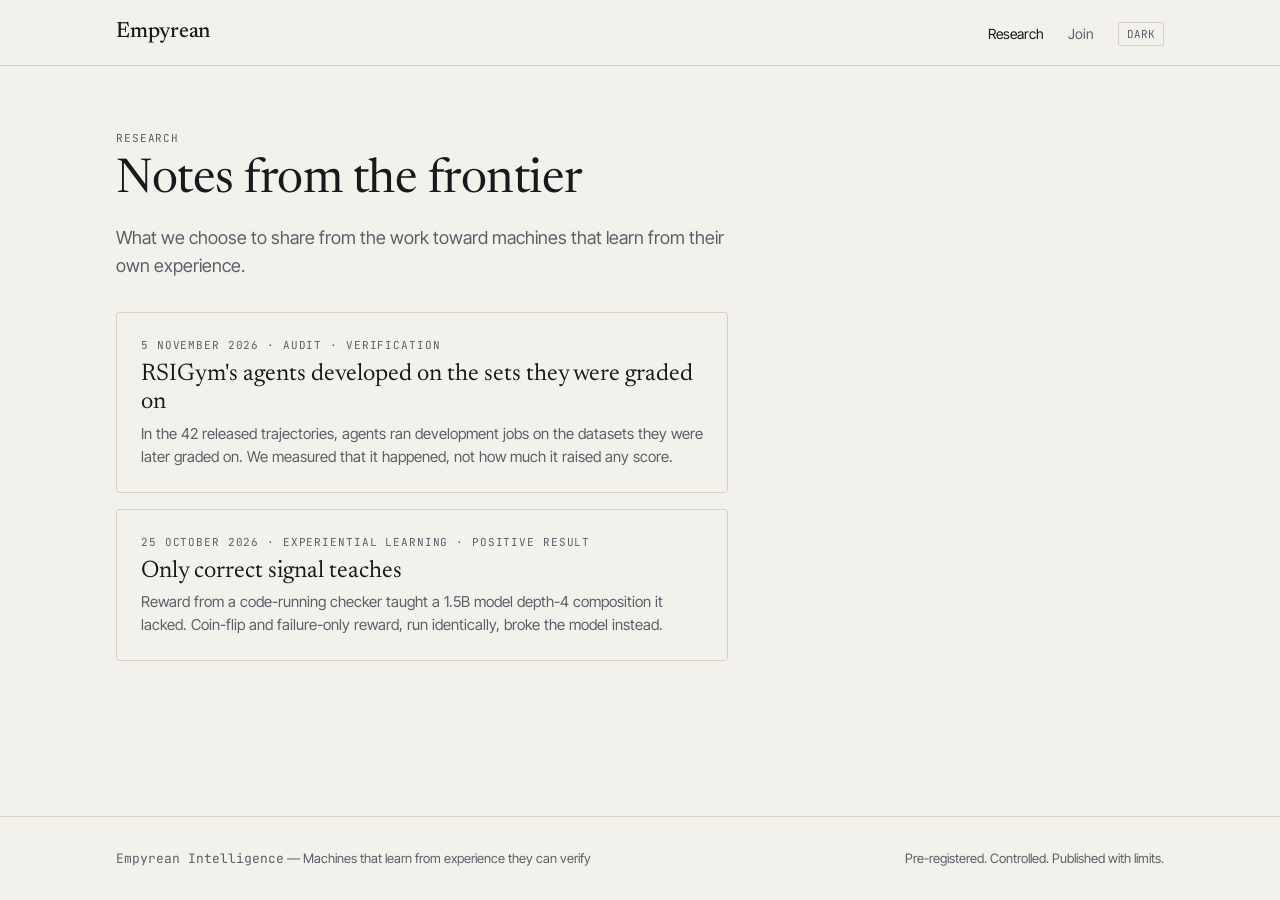
==== commit de7b521f: "Publish RSIGym audit; disclose second coin-flip run; keep Verification label visible" ====
--- a/research/index.html
+++ b/research/index.html
@@ -37,6 +37,14 @@
 
       <ol class="post-list">
         <li>
+          <a class="post-card" href="rsigym-graded-sets.html">
+            <span class="post-card-meta">5 November 2026 &middot; Audit &middot; Verification</span>
+            <span class="post-card-title">RSIGym's agents developed on the sets they were graded on</span>
+            <span class="post-card-dek">In the 42 released trajectories, agents ran development jobs on the datasets they
+              were later graded on. We measured that it happened, not how much it raised any score.</span>
+          </a>
+        </li>
+        <li>
           <a class="post-card" href="correct-signal-teaches.html">
             <span class="post-card-meta">25 October 2026 &middot; Experiential learning &middot; Positive result</span>
             <span class="post-card-title">Only correct signal teaches</span>
